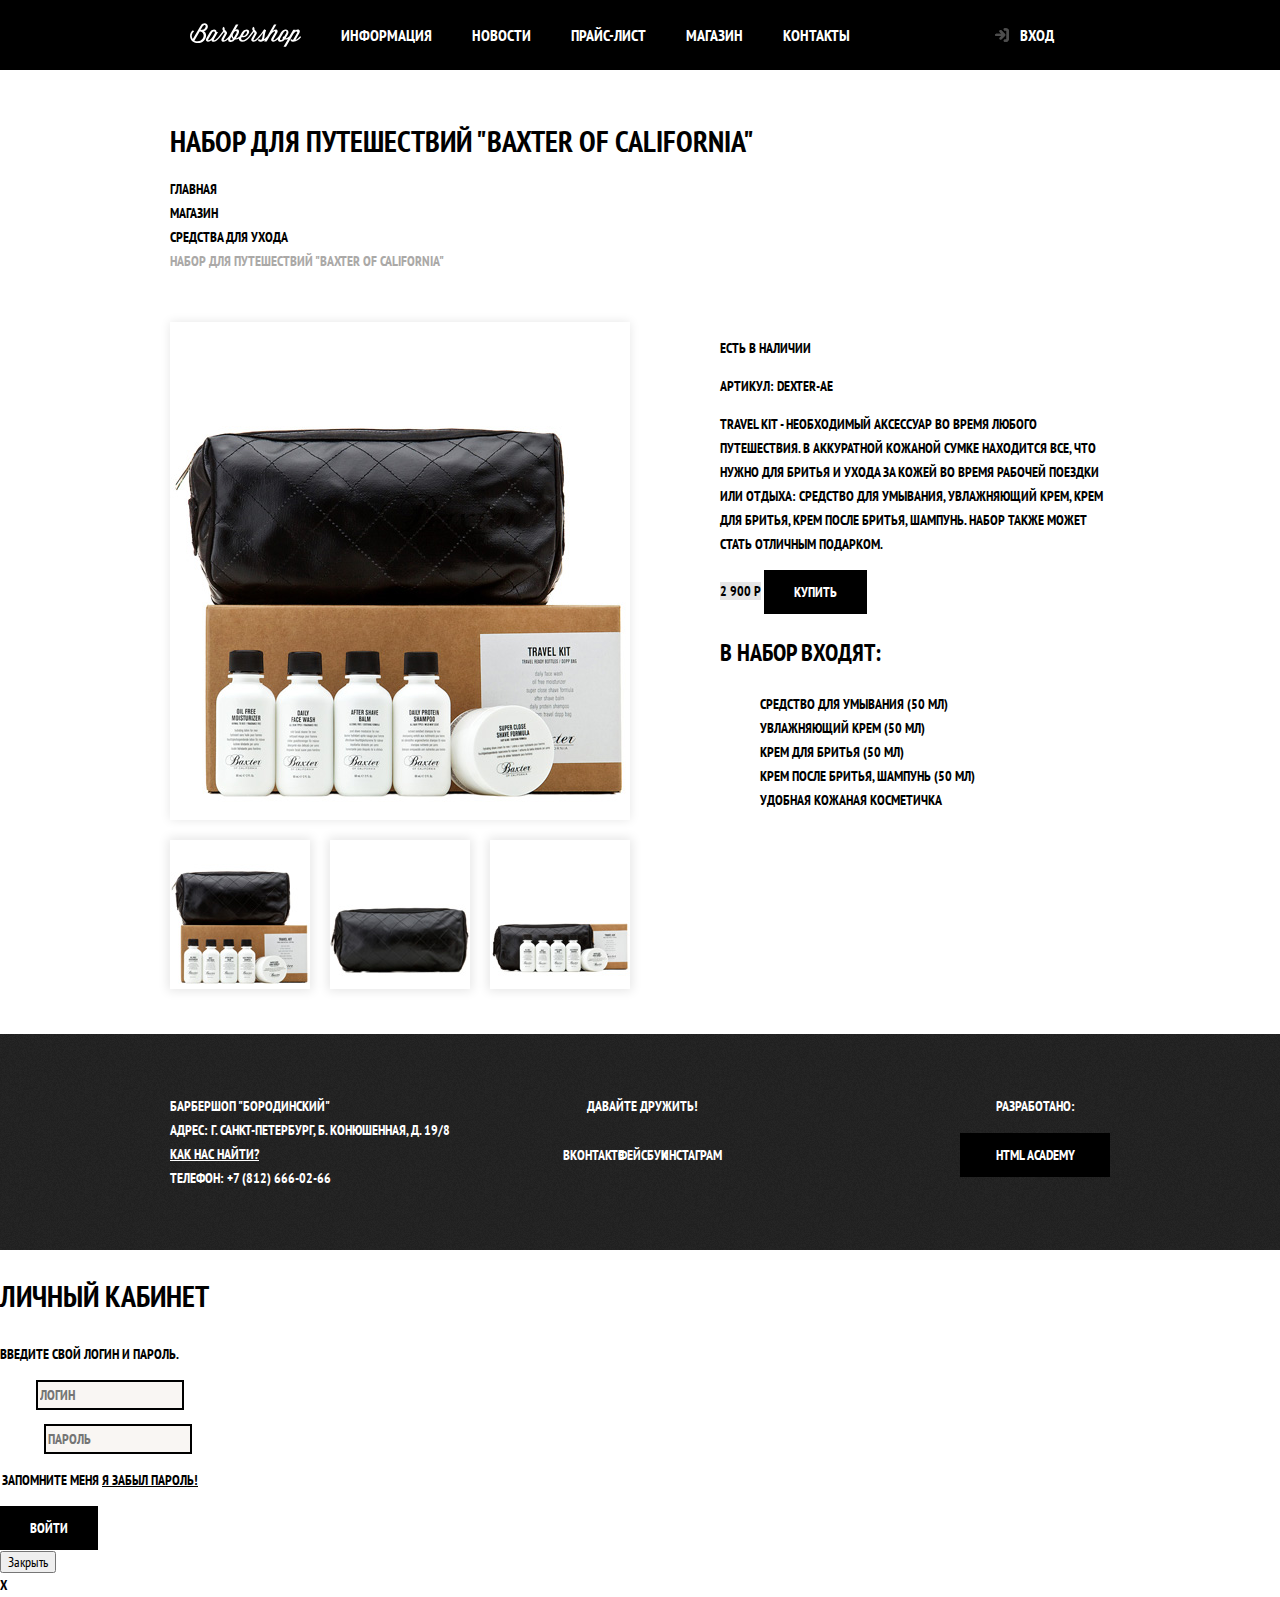
==== catalog-item.html @ 2cf4a9e5 "Загружен новый проект" ====
<!DOCTYPE html>
<html lang="ru">
  <head>
    <meta charset="utf-8">
    <title>Барбершоп "Бородинский"</title>
    <link rel="stylesheet" href="https://fonts.googleapis.com/css?family=PT+Sans+Narrow:400,700&amp;subset=latin,cyrillic">
    <link rel="stylesheet" href="css/normalize.css">
    <link rel="stylesheet" href="css/style.css">
  </head>
  <body class="inner-page">
    <header class="main-header">
      <nav class="main-navigation container">
        <a class="main-header-logo" href="index.html">
          <img src="img/logo.svg" width="111" height="24" alt="Логотип барбершопа "Бородинский">
        </a>
        <ul class="site-navigation">
          <li><a href="info.html">Информация</a></li>
          <li><a href="news.html">Новости</a></li>
          <li><a href="price.html">Прайс-лист</a></li>
          <li class="site-navigation-current"><a href="catalog.html">Магазин</a></li>
          <li><a href="contacts.html">Контакты</a></li>
        </ul>
        <ul class="user-navigation">
          <li><a class="login-link">Вход</a></li>
        </ul>
      </nav>
    </header>
    <main class="container">
      <h1 class="page-title">Набор для путешествий "Baxter of California"</h1>
      <ul class="breadcrumbs">
        <li><a href="index.html">Главная</a></li>
        <li><a href="catalog.html">Магазин</a></li>
        <li class="#">Средства для ухода</li>
        <li class="breadcrumbs-current">Набор для путешествий "Baxter of California"</li>
      </ul>
      <div class="catalog-columns">
        <section class="product-photos">
          <h2 class="visually-hidden">Изображение товара</h2>
          <p class="product-photo-full">
            <img src="img/product-big.jpg" width="460" height="498" alt="Фото всего набора">
          </p>
          <ul class="product-photo-preview">
            <li><img src="img/product-small-1.jpg" width="140" height="149" alt="Фото в анфас"></li>
            <li><img src="img/product-small-2.jpg" width="140" height="149" alt="Фото в профиль"></li>
            <li><img src="img/product-small-3.jpg" width="140" height="149" alt="Фото отдельной части"></li>
          </ul>
        </section>
        <section class="product-info">
          <h2 class="visually-hidden">Описание товара</h2>
          <p class="product-availability">Есть в наличии</p>
          <p class="product-article">Артикул: dexter-ae</p>
          <p class="product-text">Travel Kit - Необходимый аксессуар во время любого путешествия. В аккуратной кожаной сумке находится все, что нужно для бритья и ухода за кожей во время рабочей поездки или отдыха: средство для умывания, увлажняющий крем, крем для бритья, крем после бритья, шампунь. Набор также может стать отличным подарком.</p>
          <p class="product-price">
            <b>2 900 P</b>
            <a class="button" href="#">Купить</a>
          </p>
          <h3>В набор входят:</h3>
          <ul>
            <li>Средство для умывания (50 мл)</li>
            <li>Увлажняющий крем (50 мл)</li>
            <li>Крем для бритья (50 мл)</li>
            <li>Крем после бритья, шампунь (50 мл)</li>
            <li>Удобная кожаная косметичка</li>
          </ul>
        </section>
      </div>
    </main>
    <footer class="main-footer">
      <div class="container">
        <p class="footer-contacts">
          Барбершоп "Бородинский"<br>
          Адрес: г. Санкт-Петербург, Б. Конюшенная, д. 19/8<br>
          <a href="map.html">Как нас найти?</a><br>
          Телефон: +7 (812) 666-02-66
        </p>
        <div class="footer-social">
          <b>Давайте дружить!</b>
          <ul>
            <li><a class="social-button" href="#">Вконтакте</a></li>
            <li><a class="social-button" href="#">Фейсбук</a></li>
            <li><a class="social-button" href="#">Инстаграм</a></li>
          </ul>
        </div>
        <p class="footer-copyright">
          <b>Разработано:</b>
          <a class="button" href="https://htmlacademy.ru">HTML Academy</a>
        </p>
      </div>
    </footer>

    <section class="modal modal-login">
      <h2>Личный кабинет</h2>
      <p>Введите свой логин и пароль.</p>
      <form class="login-form" action="https://echo.htmlacademy.ru" method="post">
        <p>
          <label class="visually-hidden" for="user-login">Логин</label>
          <input class="login-icon-user" id="user-login" type="text" name="login" placeholder="Логин">
        </p>
        <p>
          <label class="visually-hidden" for="user-password">Пароль</label>
          <input class="login-icon-password" id="user-password" type="password" name="password" placeholder="Пароль">
        </p>
        <p class="login-password-info">
          <label for="login-password-info">
            <input type="checkbox" name="remember" class="visually-hidden">
            <span class="checkbox-indicator"></span>
            Запомните меня
          </label>
          <a class="restore" href="#">Я забыл пароль!</a>
        </p>
        <button class="button" type="submit">Войти</button>
      </form>
      <button class="modal-close" type="button">Закрыть</span>
    </section>

    <section class="modal modal-map">
      <h2 class="visually-hidden">Как до нас добраться</h2>
      <span class="modal-close">x</span>
    </section>
  </body>
</html>
---- css/style.css ----
body {
  margin: 0;
  padding: 0;

  font-family: "PT Sans Narrow", Arial, sans-serif;
  font-size: 14px;
  line-height: 24px;
  font-weight: 700;
  color: #ffffff;
  text-transform: uppercase;

  background-color: #000000;
  background-image: url("../img/bg.jpg");
  background-position: top center;
  background-repeat: no-repeat;
}

a {
  text-decoration: none;
}

img {
  max-width: 100%;
  height: auto;
}

.visually-hidden:not(:focus):not(:active),
input[type="checkbox"].visually-hidden,
input[type="radio"].visually-hidden {
  width: 1px;
  height: 1px;
  margin: -1px;
  border: 0;
  padding: 0;

  white-space: nowrap;

  clip-path: inset(100%);
  clip: rect(0 0 0 0);
  overflow: hidden;
}

.inner-page {
  color: #000000;

  background-color: #f9f6f3;
  background-image: url("../img/pattern-light.jpg");
  background-position: 0 0;
  background-repeat: repeat;
}

.button {
  display: inline-block;
  margin-right: 16px;
  padding: 10px 30px;

  font: inherit;

  text-align: center;
  color: #ffffff;
  vertical-align: middle;
  text-transform: uppercase;

  background-color: #000000;
  border: none;
}

.button:hover,
.button:focus,
.button:active {
  background-color: #663d15;
}

.button.disabled,
.button:disabled {
  cursor: default;
  opacity: 0.5;
  background-color: #000000;
}

.main-navigation {
  font-size: 16px;
  line-height: 20px;
  color: #ffffff;

  background-color: #000000;
}

.site-navigation,
.user-navigation {
  list-style: none;
  margin: 0;
  padding: 0;
}

.site-navigation {
  display: flex;
  flex-wrap: wrap;
  width: 620px;
}

.user-navigation {
  display: flex;
  max-width: 140px;
}

.site-navigation a,
.user-navigation a {
  display: block;
  padding: 25px 20px;

  vertical-align: middle;
  color: #ffffff;
}

.site-navigation a:hover,
.site-navigation a:focus,
.user-navigation a:hover,
.user-navigation a:focus {
  background-color: #242424;
}

.user-navigation .login-link {
  position: relative;
  padding-left: 50px;
}

.login-link::before {
  content: "";

  position: absolute;
  top: 27px;
  left: 24px;

  width: 16px;
  height: 18px;

  background-image: url("../img/login.svg");
  background-repeat: no-repeat;
  background-position: 0 0;

  opacity: 0.3;
}

.login-link:hover::before,
.login-link:focus::before,
.login-link:active::before {
  opacity: 1;
}

.features-list {
  list-style: none;
}

.features-item {
  text-align: center;
}

.features-item h3 {
  position: relative;

  margin: 0;
  margin-bottom: 60px;

  font-size: 30px;
  line-height: 42px;
}

.features-item h3::after {
  content: "";

  position: absolute;
  bottom: -30px;
  left: 50%;
  margin-left: -10px;

  width: 20px;
  height: 20px;

  background-color: #ffffff;

  transform: rotate(45deg);
}

.features-item p {
  margin: 0 10px;
}

.index-columns {
  display: flex;
  justify-content: space-between;
  padding: 50px 80px;
  margin-bottom: 35px;
  color: #000000;

  background-color: #f8f5f2;
  background-image:
    url("../img/line.png"),
    url("../img/pattern-light.jpg");
  background-position: center, 0 0;
  background-repeat: no-repeat, repeat;
}

.index-columns h2 {
  margin: 0;
  margin-bottom: 25px;

  font-size: 30px;
  line-height: 42px;
}

.news-list {
  margin: 0;
  margin-bottom: 25px;
  padding: 0;

  list-style: none;
}

.news-item {
  margin-bottom: 25px;
}

.news-item p {
  margin: 0;
}

.news-item time {
  text-transform: none;
}

.gallery {
  width: 300px;
}

.gallery-container {
  position: relative;

  height: 260px;
}

.gallery-content {
  height: 164px;
  margin: 0;

  background-color: #cccccc;
  border: 7px solid #ffffff;
}

.gallery-content img {
  width: 286px;
  height: 164px;
}

.gallery-button {
  box-sizing: border-box;
  position: absolute;
  bottom: 0;

  width: 140px;
  margin: 0;
}

.gallery-button-back {
  left: 0;
}

.gallery-button-next {
  right: 0;
}

.contacts {
  width: 380px;
}

.contacts p {
  margin: 0;
  margin-bottom: 25px;
}

.appointment {
  width: 300px;
}

.appointment-info {
  margin: 0;
  margin-bottom: 15px;
}

.appointment-form {
  display: flex;
  flex-wrap: wrap;
  justify-content: space-between;
}

.appointment-item {
  width: 140px;
  margin: 0;
  margin-bottom: 10px;
}

.appointment-item label {
  display: block;
  margin-bottom: 9px;
  margin-left: 15px;
}

.appointment-item input {
  box-sizing: border-box;
  width: 140px;
  padding-top: 8px;
  padding-left: 15px;
  padding-right: 15px;
  padding-bottom: 7px;

  font: inherit;

  background-color: transparent;
  border: 2px solid #000000;
}

.appointment-item input:focus {
  border-color: #663d15;
}

.appointment .button {
  display: block;
  width: 100%;
  margin-top: 10px;
  margin-right: 0;
}

.page-title {
  font-size: 30px;
  line-height: 42px;
}

.breadcrumbs {
  list-style: none;
}

.breadcrumbs a {
  color: #000000;
}

.breadcrumbs a:hover,
.breadcrumbs a:focus {
  text-decoration: underline;
}

.breadcrumbs-current {
  color: #aba9a7;
}

.filter fieldset {
  border: none;
}

.filter legend {
  font-size: 24px;
  line-height: 30px;
}

.filter ul {
  list-style: none;
  line-height: 18px;
}

.filter-input:hover + label,
.filter-input:focus + label {
  color: #663d15;
}

.filter-input:disabled + label {
  color: #000000;

  opacity: 0.5;
}

.catalog-list {
  list-style: none;
}

.catalog-item {
  background-color: #f8f8f8;
  box-shadow: 0 0 10px rgba(0, 0, 0, 0.1);
}

.catalog-item:hover {
  box-shadow: 0 0 10px rgba(0, 0, 0, 0.2);
}

.catalog-item a {
  color: #000000;
}

.catalog-item h3 {
  font-size: 14px;
  line-height: 18px;
}

.catalog-category {
  text-transform: none;
}

.catalog-item-price b {
  font-size: 14px;
  line-height: 20px;
  text-align: center;

  background-color: #e5e5e5;
}

.catalog-item-price .button {
  line-height: 20px;
  color: #ffffff;
}

.pagination-list {
  list-style: none;
}

.pagination-item a {
  color: #ffffff;

  background-color: #000000;
}

.pagination-item a:hover,
.pagination-item a:focus,
.pagination-item a:active {
  background-color: #663d15;
}

.pagination-item-current a {
  color: #000000;

  background-color: #ffffff;
}

.pagination-item-current a:hover,
.pagination-item-current a:focus,
.pagination-item-current a:active {
  color: #000000;

  background-color: #ffffff;
}

.product-photo-preview {
  display: flex;
  padding: 0;
  margin: 0;

  list-style: none;
}

.product-photo-preview li {
  width: 140px;
  height: 149px;
  margin-right: 20px;

  box-shadow: 0 0 10px 2px rgba(0, 0, 0, 0.1);
}

.product-photo-preview li:nth-child(3n) {
  margin-right: 0;
}

.product-photo-full {
  width: 460px;
  height: 498px;
  margin: 0;
  margin-bottom: 20px;

  box-shadow: 0 0 10px rgba(0, 0, 0, 0.1);
}

.product-desc

.product-article {
  text-align: right;
  color: #aeaeae;
}

.product-price b {
  line-height: 20px;
  text-align: center;

  background-color: #e5e5e5;
}

.product-info h3 {
  font-size: 24px;
  line-height: 30px;
}

.product-info ul {
  list-style: none;
}

.main-footer {
  color: #ffffff;

  background-color: #212121;
  background-image: url("../img/pattern-dark.jpg");
  background-position: 0 0;
  background-repeat: repeat;
}

.footer-contacts a {
  color: #ffffff;
  text-decoration: underline;
}

.footer-contacts a:hover,
.footer-contacts a:focus {
  text-decoration: none;
}

.footer-social {
  text-align: center;
}

.footer-social ul {
  display: flex;
  flex-wrap: wrap;
  justify-content: space-between;
  width: 141px;
  margin: 0 auto;
  padding: 0;

  list-style: none;
}

.footer-social b {
  display: block;
  margin-bottom: 15px;
}

.social-button {
  display: flex;
  align-items: center;
  justify-content: center;
  width: 43px;
  height: 43px;

  color: #ffffff;
}

.social-button:hover,
.social-button:focus {
  background-color: #ffffff;
}

.social-button:hover path,
.social-button:focus path {
  fill: #000000;
}

.footer-copyright {
  text-align: center;
}

.footer-copyright .button {
  display: block;
  margin-right: 0;
}

.footer-copyright b {
  display: block;
  margin-bottom: 15px;
}

.footer-copyright .button:hover,
.footer-copyright .button:focus {
  color: #000000;

  background-color: #ffffff;
}

.modal {
  color: #000000;

  background-color: #f8f3f0;
  background-image: url("../img/pattern-light.jpg");
  background-position: 0 0;
  background-repeat: repeat;
}

.modal h2 {
  font-size: 30px;
  line-height: 42px;
}

.login-form input[type="text"],
.login-form input[type="password"] {
  font: inherit;
  color: #000000;
  text-transform: uppercase;

  background-color: #f9f6f3;
  border: 2px solid #000000;
}

.login-form input:focus {
  border-color: #663d15;
}

.login-checkbox:hover,
.login-checkbox:focus {
  color: #663d15;
}

.restore {
  color: #000000;
  text-decoration: underline;
}

.restore:hover,
.restore:focus {
  text-decoration: none;
}

/*Сетка*/

.container {
  width: 940px;
  margin: 0 auto;
  padding: 0 10px;
}

.main-header {
  margin-bottom: 75px;
}

.inner-page .main-header {
  margin-bottom: 50px;

  background-color: #000000;
}

.main-navigation {
  display: flex;
  flex-direction: column;
  align-items: center;
}

.inner-page .main-navigation {
  align-items: flex-start;
  flex-direction: row;
}

.main-header-logo {
  order: 2;
  width: 368px;
  height: 153px;
}

.inner-page .main-header-logo {
  order: 0;

  width: 111px;
  height: 24px;
  padding: 23px 20px;
}

.main-navigation-wrapper {
  width: 100%;
  margin-bottom: 60px;

  background-color: #000000;
}

.main-navigation-wrapper .container {
  display: flex;
  justify-content: space-between;
}

.site-navigation {
  width: 620px;
  margin: 0;
  padding: 0;

  list-style: none;
}

.user-navigation {
  width: 140px;
  margin: 0;
  padding: 0;

  list-style: none;
}

.inner-page .user-navigation {
  margin-left: auto;
}

.features {
  margin-bottom: 80px;
}

.features-list {
  display: flex;
  justify-content: space-between;
  margin: 0;
  padding: 0;

  list-style: none;
}

.features-item {
  width: 300px;
}

.news {
  width: 300px;
}

.gallery {
  width: 300px;
}

.contacts {
  width: 300px;
}

.appointment {
  width: 300px;
}

.page-title {
  margin: 0;
  margin-bottom: 15px;
  padding: 0;
}

.breadcrumbs {
  padding: 0;
  margin: 0;
  margin-bottom: 50px;
}

.catalog-columns {
  display: flex;
  justify-content: space-between;
}

.filters {
  width: 180px;
}

.catalog {
  width: 700px;
}

.catalog-list {
  display: flex;
  flex-wrap: wrap;
  padding: 0;
  margin: 0;
  margin-bottom: 25px;

  list-style: none;
}

.catalog-item {
  width: 220px;
  margin-bottom: 20px;
  margin-right: 20px;
}

.catalog-item:nth-child(3n) {
  margin-right: 0;
}

.pagination-list {
  padding: 0;
  margin: 0;

  list-style: none;
}

.product-photos {
  width: 460px;
}

.product-info {
  width: 390px;
}

.main-footer {
  padding: 60px 0;
  margin-top: 65px;
}

.inner-page .main-footer {
  margin-top: 45px;
}

.main-footer .container {
  display: flex;
}

.footer-contacts {
  width: 320px;
  margin: 0;
  margin-right: 80px;
}

.footer-social {
  width: 145px;
}

.footer-copyright {
  width: 150px;
  margin: 0;
  margin-left: auto;
}
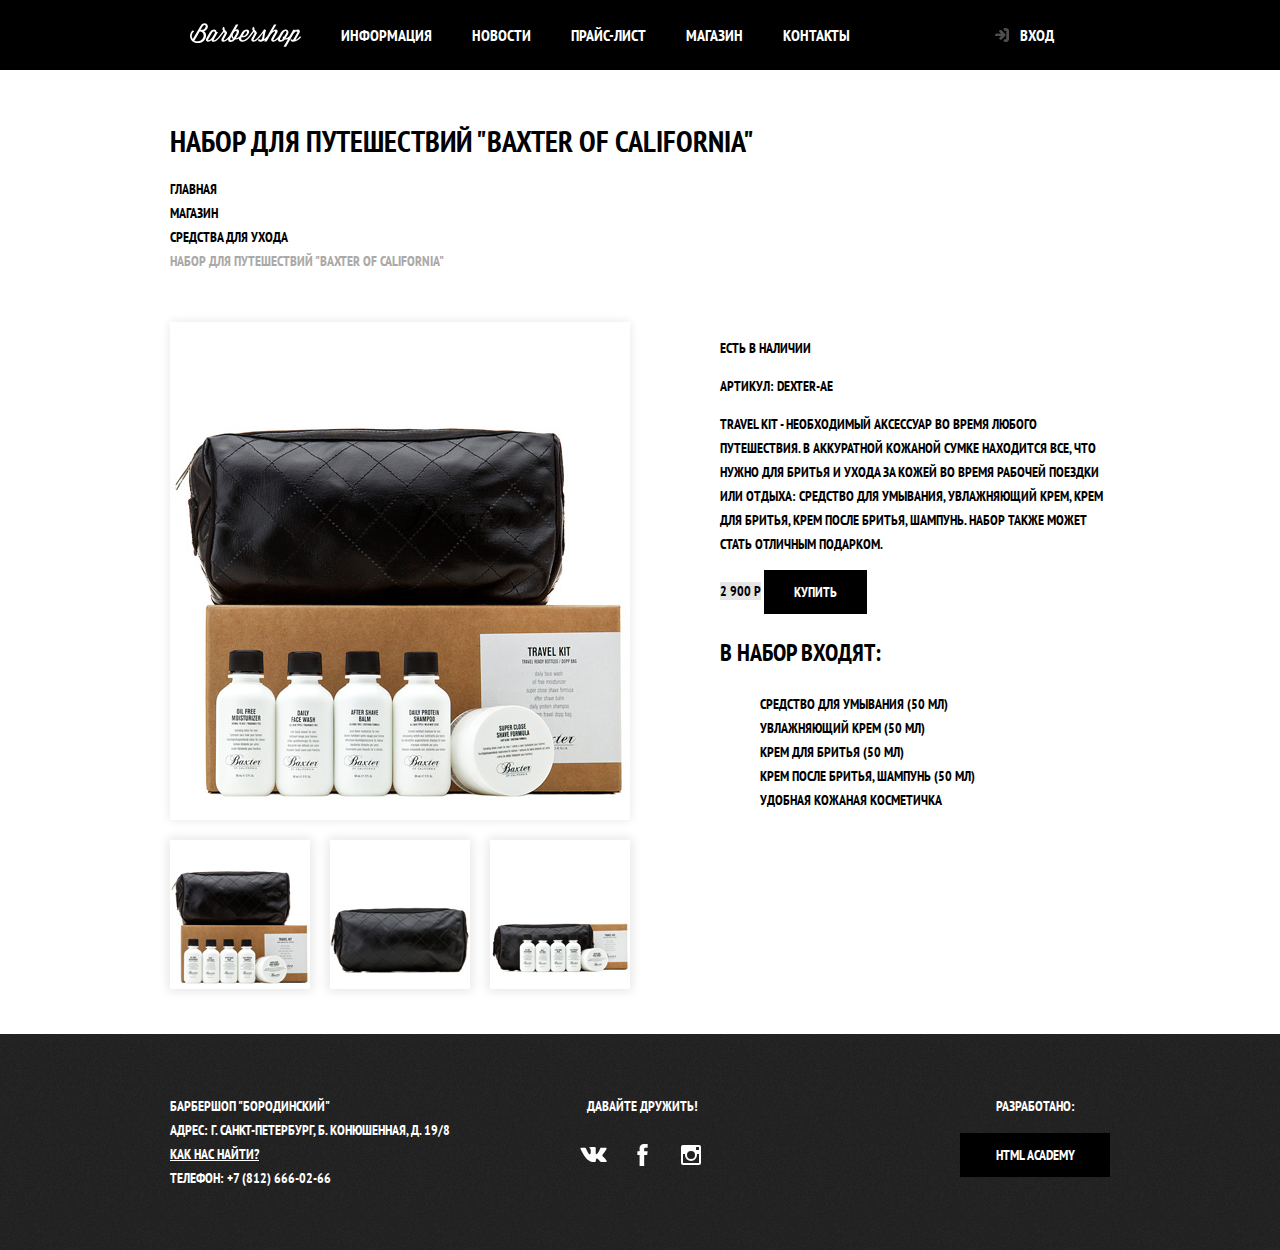
==== commit 7594ff98: "Добавлена страница Прайс и добавлены модальные окна" ====
--- a/catalog-item.html
+++ b/catalog-item.html
@@ -76,9 +76,15 @@
         <div class="footer-social">
           <b>Давайте дружить!</b>
           <ul>
-            <li><a class="social-button" href="#">Вконтакте</a></li>
-            <li><a class="social-button" href="#">Фейсбук</a></li>
-            <li><a class="social-button" href="#">Инстаграм</a></li>
+            <li><a class="social-button" href="#"><span class="visually-hidden">Вконтакте</span>
+              <svg xmlns="http://www.w3.org/2000/svg" width="27" height="15" viewBox="0 0 26.14 14.91"><path d="M26 13.47l-.09-.17a13.55 13.55 0 0 0-2.6-3q-.87-.83-1.1-1.12A1 1 0 0 1 22 8a10.27 10.27 0 0 1 1.22-1.78l.88-1.16q2.35-3.13 2-4L26 .94a.8.8 0 0 0-.4-.22 2.14 2.14 0 0 0-.87 0h-3.92a.51.51 0 0 0-.27 0h-.3a.6.6 0 0 0-.15.14.93.93 0 0 0-.14.24 22.22 22.22 0 0 1-1.46 3.06q-.5.84-.93 1.46a7 7 0 0 1-.71.91 4.94 4.94 0 0 1-.52.47q-.23.18-.35.15l-.23-.05a.9.9 0 0 1-.31-.33 1.49 1.49 0 0 1-.16-.53V1.6a3.14 3.14 0 0 0 0-.62 2.12 2.12 0 0 0-.14-.44.73.73 0 0 0-.28-.33 1.57 1.57 0 0 0-.46-.18A9 9 0 0 0 12.57 0a8.93 8.93 0 0 0-3.25.33 1.83 1.83 0 0 0-.52.41q-.25.3-.07.33a1.67 1.67 0 0 1 1.16.59l.08.16a2.6 2.6 0 0 1 .19.63 6.32 6.32 0 0 1 .12 1 10.59 10.59 0 0 1 0 1.7q-.07.71-.13 1.1a2.21 2.21 0 0 1-.18.64 2.69 2.69 0 0 1-.16.3l-.07.07a1 1 0 0 1-.37.07.86.86 0 0 1-.46-.19 3.27 3.27 0 0 1-.56-.52 7 7 0 0 1-.66-.93q-.37-.6-.76-1.42l-.22-.39q-.2-.38-.56-1.11t-.62-1.43A.9.9 0 0 0 5.2.9h-.07a.93.93 0 0 0-.22-.16A1.44 1.44 0 0 0 4.6.65L.87.68A1 1 0 0 0 .1.94L0 1a.44.44 0 0 0 0 .22 1.08 1.08 0 0 0 .08.37Q.9 3.53 1.86 5.31t1.66 2.87Q4.23 9.27 5 10.24t1 1.24l.37.41.34.33a8.06 8.06 0 0 0 1 .78 16.34 16.34 0 0 0 1.4.9 7.6 7.6 0 0 0 1.79.72 6.19 6.19 0 0 0 2 .22h1.57a1.08 1.08 0 0 0 .72-.3l.05-.07a.9.9 0 0 0 .1-.25 1.38 1.38 0 0 0 0-.37 4.48 4.48 0 0 1 .09-1.05 2.77 2.77 0 0 1 .23-.71 1.74 1.74 0 0 1 .29-.4 1.19 1.19 0 0 1 .23-.2h.11a.86.86 0 0 1 .77.21 4.52 4.52 0 0 1 .83.79q.39.47.93 1.05a6.41 6.41 0 0 0 1 .87l.27.16a3.31 3.31 0 0 0 .71.3 1.53 1.53 0 0 0 .76.07l3.48-.05a1.58 1.58 0 0 0 .8-.17.68.68 0 0 0 .34-.37 1.06 1.06 0 0 0 0-.46 1.71 1.71 0 0 0-.1-.36z" fill="#fff"/></svg>
+            </a></li>
+            <li><a class="social-button" href="#"><span class="visually-hidden">Фейсбук</span>
+              <svg xmlns="http://www.w3.org/2000/svg" width="19" height="22" viewBox="0 0 10.15 21.74"><path d="M3.34 1.12A4.77 4.77 0 0 1 6.53 0h3.61v3.81H7.81a1.07 1.07 0 0 0-1.09.83v2.55h3.42c-.08 1.23-.24 2.45-.41 3.67h-3v10.87H2.21V10.86H0V7.21h2.19V3.66a3.83 3.83 0 0 1 1.15-2.54z" fill="#fff"/></svg>
+            </a></li>
+            <li><a class="social-button" href="#"><span class="visually-hidden">Инстаграм</span>
+              <svg xmlns="http://www.w3.org/2000/svg" width="20" height="20" viewBox="0 0 20 20"><path d="M18 0H2a2 2 0 0 0-2 2v16a2 2 0 0 0 2 2h16a2 2 0 0 0 2-2V2a2 2 0 0 0-2-2zm-8 6a4 4 0 1 1-4 4 4 4 0 0 1 4-4zM2.5 18a.47.47 0 0 1-.5-.5V9h2.1a3.4 3.4 0 0 0-.1 1 6 6 0 1 0 12 0 3.4 3.4 0 0 0-.1-1H18v8.5a.47.47 0 0 1-.5.5zM18 4.5a.47.47 0 0 1-.5.5h-2a.47.47 0 0 1-.5-.5v-2a.47.47 0 0 1 .5-.5h2a.47.47 0 0 1 .5.5z" fill="#fff"/></svg>
+            </a></li>
           </ul>
         </div>
         <p class="footer-copyright">
@@ -110,12 +116,15 @@
         </p>
         <button class="button" type="submit">Войти</button>
       </form>
-      <button class="modal-close" type="button">Закрыть</span>
+      <button class="modal-close" type="button">Закрыть</button>
     </section>
 
     <section class="modal modal-map">
       <h2 class="visually-hidden">Как до нас добраться</h2>
-      <span class="modal-close">x</span>
+      <p>
+        <img src="img/map.jpg" width="780" height="560" alt="Офис компании по адресу ул. Большая Конюшенная 19/8, Санкт-Петербург">
+      </p>
+      <button class="modal-close" type="button">Закрыть</button>
     </section>
   </body>
 </html>
--- a/css/style.css
+++ b/css/style.css
@@ -579,21 +579,90 @@
 }
 
 .modal {
+  position: fixed;
+
   color: #000000;
 
   background-color: #f8f3f0;
   background-image: url("../img/pattern-light.jpg");
   background-position: 0 0;
   background-repeat: repeat;
+  box-shadow: 0 30px 50px rgba(0, 0, 0, 0.7);
+}
+
+.modal-login {
+  top: 120px;
+  left: 50%;
+
+  display: none;
+
+  width: 300px;
+  margin-left: -230px;
+  padding: 50px 80px;
+}
+
+.modal-close {
+  position: absolute;
+  top: 0;
+  right: -34px;
+
+  width: 22px;
+  height: 22px;
+
+  font-size: 0;
+
+  border: 0;
+
+  cursor: pointer;
+}
+
+.modal-close::before,
+.modal-close::after {
+  content: "";
+
+  position: absolute;
+  top: 10px;
+  left: 2px;
+
+  width: 19px;
+  height: 3px;
+
+  background-color: #d0d0d0;
+}
+
+.modal-close::before {
+  transform: rotate(45deg);
+}
+
+.modal-close::after {
+  transform: rotate(-45deg);
 }
 
 .modal h2 {
+  margin: 0;
+  margin-bottom: 20px;
+
   font-size: 30px;
   line-height: 42px;
 }
 
+.modal-description {
+  margin: 0;
+  margin-bottom: 10px;
+}
+
+.login-form p {
+  margin: 0;
+  margin-bottom: 10px;
+}
+
 .login-form input[type="text"],
 .login-form input[type="password"] {
+  box-sizing: border-box;
+  width: 300px;
+  padding: 10px 15px;
+  padding-right: 40px;
+
   font: inherit;
   color: #000000;
   text-transform: uppercase;
@@ -606,11 +675,77 @@
   border-color: #663d15;
 }
 
+.login-form .login-help {
+  display: flex;
+  flex-wrap: wrap;
+  justify-content: space-between;
+  margin: 15px 0;
+}
+
+.login-icon-user {
+  background-image: url("../img/user.svg");
+  background-position: 270px center;
+  background-repeat: no-repeat;
+}
+
+.login-checkbox {
+  position: relative;
+
+  padding-left: 30px;
+
+  cursor: pointer;
+}
+
+.login-icon-password {
+  background-image: url("../img/lock.svg");
+  background-position: 270px center;
+  background-repeat: no-repeat;
+}
+
 .login-checkbox:hover,
 .login-checkbox:focus {
   color: #663d15;
 }
 
+.login-checkbox input[type="checkbox"] + .checkbox-indicator {
+  position: absolute;
+  top: 0;
+  left: 0;
+
+  width: 17px;
+  height: 17px;
+
+  border: 2px solid #000000;
+}
+
+.login-checkbox input[type="checkbox"]:focus + .checkbox-indicator {
+  border-color: #663d15;
+  outline: thin dotted;
+  outline: 5px auto -webkit-focus-ring-color;
+}
+
+.login-checkbox input[type="checkbox"]:checked + .checkbox-indicator::before,
+.login-checkbox input[type="checkbox"]:checked + .checkbox-indicator::after {
+  content: "";
+
+  position: absolute;
+  top: 8px;
+  left: 1px;
+
+  width: 15px;
+  height: 2px;
+
+  background-color: #000000;
+}
+
+.login-checkbox input[type="checkbox"]:checked + .checkbox-indicator::before {
+  transform: rotate(45deg);
+}
+
+.login-checkbox input[type="checkbox"]:checked + .checkbox-indicator::after {
+  transform: rotate(-45deg);
+}
+
 .restore {
   color: #000000;
   text-decoration: underline;
@@ -619,6 +754,29 @@
 .restore:hover,
 .restore:focus {
   text-decoration: none;
+}
+
+.login-form .button {
+  width: 100%;
+  margin-right: 0;
+}
+
+.modal-map {
+  display: none;
+
+  top: 50%;
+  left: 50%;
+
+  width: 766px;
+  height: 561px;
+  margin-top: -280px;
+  margin-left: -390px;
+
+  border: 7px solid white;
+}
+
+.modal-map p {
+  margin: 0;
 }
 
 /*Сетка*/
@@ -789,6 +947,151 @@
   width: 390px;
 }
 
+.inner-content {
+  margin-bottom: 75px;
+}
+
+.inner-content h2 {
+  margin-top: 60px;
+  margin-bottom: 30px;
+
+  font-size: 24px;
+  line-height: 30px;
+}
+
+.inner-content h3 {
+  margin-top: 60px;
+  margin-bottom: 30px;
+
+  font-size: 20px;
+  line-height: 24px;
+}
+
+.inner-content p {
+  margin: 14px 0;
+}
+
+.inner-content h2 + h3 {
+  margin-top: 30px;
+}
+
+.inner-content table {
+  border-collapse: collapse;
+}
+
+.inner-content td {
+  padding: 10px 15px;
+
+  border: 2px solid #000000;
+}
+
+.inner-content .big-heading {
+  display: flex;
+  align-items: center;
+
+  margin-top: 55px;
+  margin-bottom: 65px;
+
+  font-size: 48px;
+  line-height: 48px;
+  text-align: center;
+}
+
+.big-heading::before,
+.big-heading::after {
+  content: "";
+
+  flex-grow: 1;
+  flex-shrink: 0;
+
+  width: 50px;
+  height: 7px;
+
+  background: #000000;
+}
+
+.big-heading::before {
+  margin-right: 25px;
+}
+
+.big-heading::after {
+  margin-left: 25px;
+}
+
+.custom-list-1 {
+  margin: 14px 0;
+  padding: 0;
+
+  list-style: none;
+}
+
+.custom-list-1 li {
+  position: relative;
+
+  margin-bottom: 15px;
+  padding-left: 20px;
+}
+
+.custom-list-1 li::before {
+  content: "";
+
+  position: absolute;
+  top: 8px;
+  left: 0;
+
+  width: 8px;
+  height: 8px;
+
+  background-color: #000000;
+  transform: rotate(45deg);
+}
+
+.custom-table-1 {
+  width: 100%;
+}
+
+.custom-list-1 td {
+  width: 50%;
+}
+
+.custom-list-1 td:last-child {
+  text-align: center;
+}
+
+.inner-columns {
+  display: flex;
+  justify-content: space-between;
+  flex-wrap: wrap;
+
+  margin: 60px 0;
+}
+
+.inner-column-left,
+.inner-column-right {
+  width: 460px;
+}
+
+.inner-column-left *:first-child,
+.inner-column-right *:first-child {
+  margin-top: 0;
+}
+
+.inner-column-left *:last-child,
+.inner-column-right *:last-child {
+  margin-bottom: 0;
+}
+
+.inner-columns > h2:first-child {
+  width: 460px;
+  margin-top: 0;
+  margin-right: 460px;
+  margin-right: calc(100% - 460px);
+}
+
+.short-text {
+  padding-right: 80px;
+}
+
 .main-footer {
   padding: 60px 0;
   margin-top: 65px;
